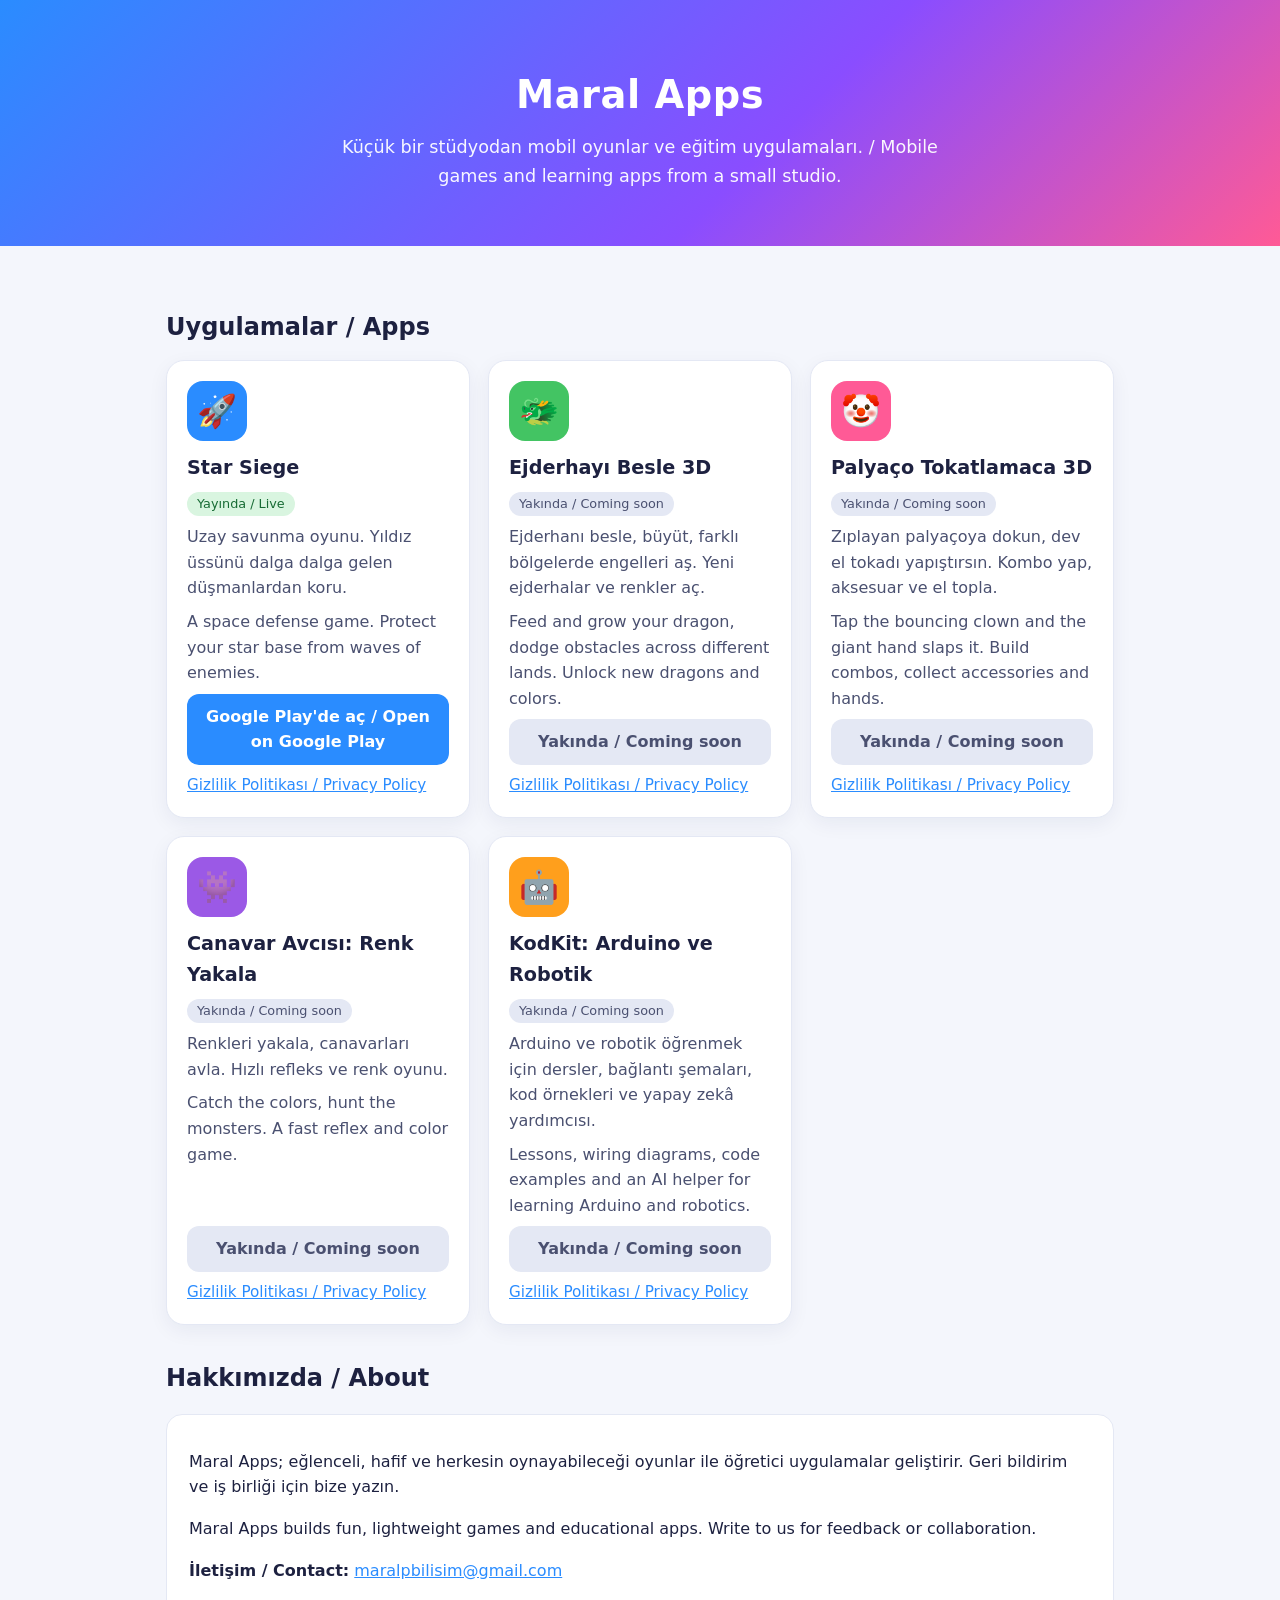
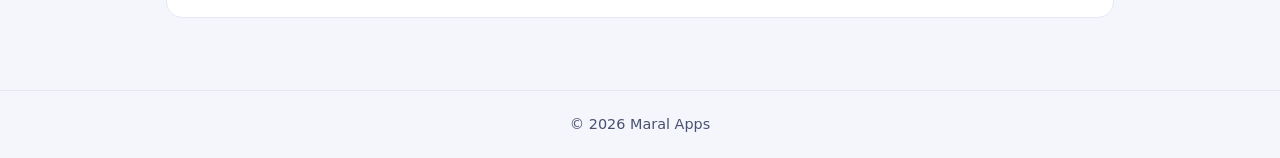
==== index.html @ e3c81edb "Maral Apps web sitesi: ana sayfa, gizlilik politikalari, app-ads.txt" ====
<!doctype html><html lang="tr"><head><meta charset="utf-8"><meta name="viewport" content="width=device-width, initial-scale=1"><title>Maral Apps</title><meta name="description" content="Maral Apps: mobil oyunlar ve eğitim uygulamaları / mobile games and learning apps"><link rel="stylesheet" href="/stil.css"></head><body><header class="ust"><h1>Maral Apps</h1><p>Küçük bir stüdyodan mobil oyunlar ve eğitim uygulamaları. / Mobile games and learning apps from a small studio.</p></header><main><h2>Uygulamalar / Apps</h2><div class="izgara"><article class="kart"><div class="simge" style="background:#2a8cff">🚀</div><h3>Star Siege</h3><span class="rozet yayinda">Yayında / Live</span><p>Uzay savunma oyunu. Yıldız üssünü dalga dalga gelen düşmanlardan koru.</p><p>A space defense game. Protect your star base from waves of enemies.</p><a class="dugme" href="https://play.google.com/store/apps/details?id=com.maralapps.starsiege">Google Play'de aç / Open on Google Play</a><div class="altlar"><a href="/gizlilik/starsiege.html">Gizlilik Politikası / Privacy Policy</a></div></article><article class="kart"><div class="simge" style="background:#43c463">🐲</div><h3>Ejderhayı Besle 3D</h3><span class="rozet">Yakında / Coming soon</span><p>Ejderhanı besle, büyüt, farklı bölgelerde engelleri aş. Yeni ejderhalar ve renkler aç.</p><p>Feed and grow your dragon, dodge obstacles across different lands. Unlock new dragons and colors.</p><span class="dugme pasif">Yakında / Coming soon</span><div class="altlar"><a href="/gizlilik/ejderha.html">Gizlilik Politikası / Privacy Policy</a></div></article><article class="kart"><div class="simge" style="background:#ff5a96">🤡</div><h3>Palyaço Tokatlamaca 3D</h3><span class="rozet">Yakında / Coming soon</span><p>Zıplayan palyaçoya dokun, dev el tokadı yapıştırsın. Kombo yap, aksesuar ve el topla.</p><p>Tap the bouncing clown and the giant hand slaps it. Build combos, collect accessories and hands.</p><span class="dugme pasif">Yakında / Coming soon</span><div class="altlar"><a href="/gizlilik/palyaco.html">Gizlilik Politikası / Privacy Policy</a></div></article><article class="kart"><div class="simge" style="background:#9b59e6">👾</div><h3>Canavar Avcısı: Renk Yakala</h3><span class="rozet">Yakında / Coming soon</span><p>Renkleri yakala, canavarları avla. Hızlı refleks ve renk oyunu.</p><p>Catch the colors, hunt the monsters. A fast reflex and color game.</p><span class="dugme pasif">Yakında / Coming soon</span><div class="altlar"><a href="/gizlilik/canavar.html">Gizlilik Politikası / Privacy Policy</a></div></article><article class="kart"><div class="simge" style="background:#ff9f1c">🤖</div><h3>KodKit: Arduino ve Robotik</h3><span class="rozet">Yakında / Coming soon</span><p>Arduino ve robotik öğrenmek için dersler, bağlantı şemaları, kod örnekleri ve yapay zekâ yardımcısı.</p><p>Lessons, wiring diagrams, code examples and an AI helper for learning Arduino and robotics.</p><span class="dugme pasif">Yakında / Coming soon</span><div class="altlar"><a href="/gizlilik/kodkit.html">Gizlilik Politikası / Privacy Policy</a></div></article></div><h2>Hakkımızda / About</h2><section class="dil"><p>Maral Apps; eğlenceli, hafif ve herkesin oynayabileceği oyunlar ile öğretici uygulamalar geliştirir. Geri bildirim ve iş birliği için bize yazın.</p><p>Maral Apps builds fun, lightweight games and educational apps. Write to us for feedback or collaboration.</p><p><strong>İletişim / Contact:</strong> <a href="mailto:maralpbilisim@gmail.com">maralpbilisim@gmail.com</a></p></section></main><footer>&copy; 2026 Maral Apps</footer></body></html>
---- stil.css ----
:root{--yazi:#1d2140;--ikinci:#4a5070;--zemin:#f4f6fc;--kart:#fff;--vurgu:#2a8cff;--cizgi:#e4e8f4}
@media (prefers-color-scheme:dark){:root{--yazi:#e9ecf8;--ikinci:#aab1cc;--zemin:#0f1226;--kart:#1b1f3d;--vurgu:#6fb2ff;--cizgi:#2a2f55}}
*{box-sizing:border-box}
body{margin:0;background:var(--zemin);color:var(--yazi);font:16px/1.6 system-ui,-apple-system,"Segoe UI",Roboto,sans-serif}
a{color:var(--vurgu)}
header.ust{background:linear-gradient(135deg,#2a8cff,#8a4dff 60%,#ff5a96);color:#fff;padding:64px 20px 56px;text-align:center}
header.ust h1{margin:0 0 8px;font-size:2.4rem;letter-spacing:.5px}
header.ust p{margin:0 auto;max-width:640px;font-size:1.1rem;opacity:.95}
main{max-width:980px;margin:0 auto;padding:28px 16px 56px}
h2{font-size:1.5rem;margin:34px 0 14px}
.izgara{display:grid;grid-template-columns:repeat(auto-fill,minmax(280px,1fr));gap:18px}
.kart{background:var(--kart);border:1px solid var(--cizgi);border-radius:18px;padding:20px;display:flex;flex-direction:column;gap:8px;box-shadow:0 6px 20px rgba(20,30,80,.06)}
.kart .simge{width:60px;height:60px;border-radius:16px;display:grid;place-items:center;font-size:2rem;color:#fff}
.kart h3{margin:4px 0 0;font-size:1.2rem}
.kart p{margin:0;color:var(--ikinci)}
.rozet{display:inline-block;font-size:.8rem;padding:2px 10px;border-radius:999px;background:var(--cizgi);color:var(--ikinci);align-self:flex-start}
.rozet.yayinda{background:#d9f5e0;color:#176b34}
.dugme{display:inline-block;margin-top:auto;padding:10px 16px;border-radius:12px;background:var(--vurgu);color:#fff;text-decoration:none;font-weight:600;text-align:center}
.dugme.pasif{background:var(--cizgi);color:var(--ikinci)}
.altlar{display:flex;gap:14px;flex-wrap:wrap;font-size:.95rem}
footer{border-top:1px solid var(--cizgi);padding:22px 16px;text-align:center;color:var(--ikinci);font-size:.9rem}
section.dil{background:var(--kart);border:1px solid var(--cizgi);border-radius:16px;padding:18px 22px;margin:16px 0}
section.dil h1{font-size:1.5rem;margin:6px 0}
section.dil h2{font-size:1.1rem;margin:18px 0 4px}
.tarih{color:var(--ikinci);margin:0}
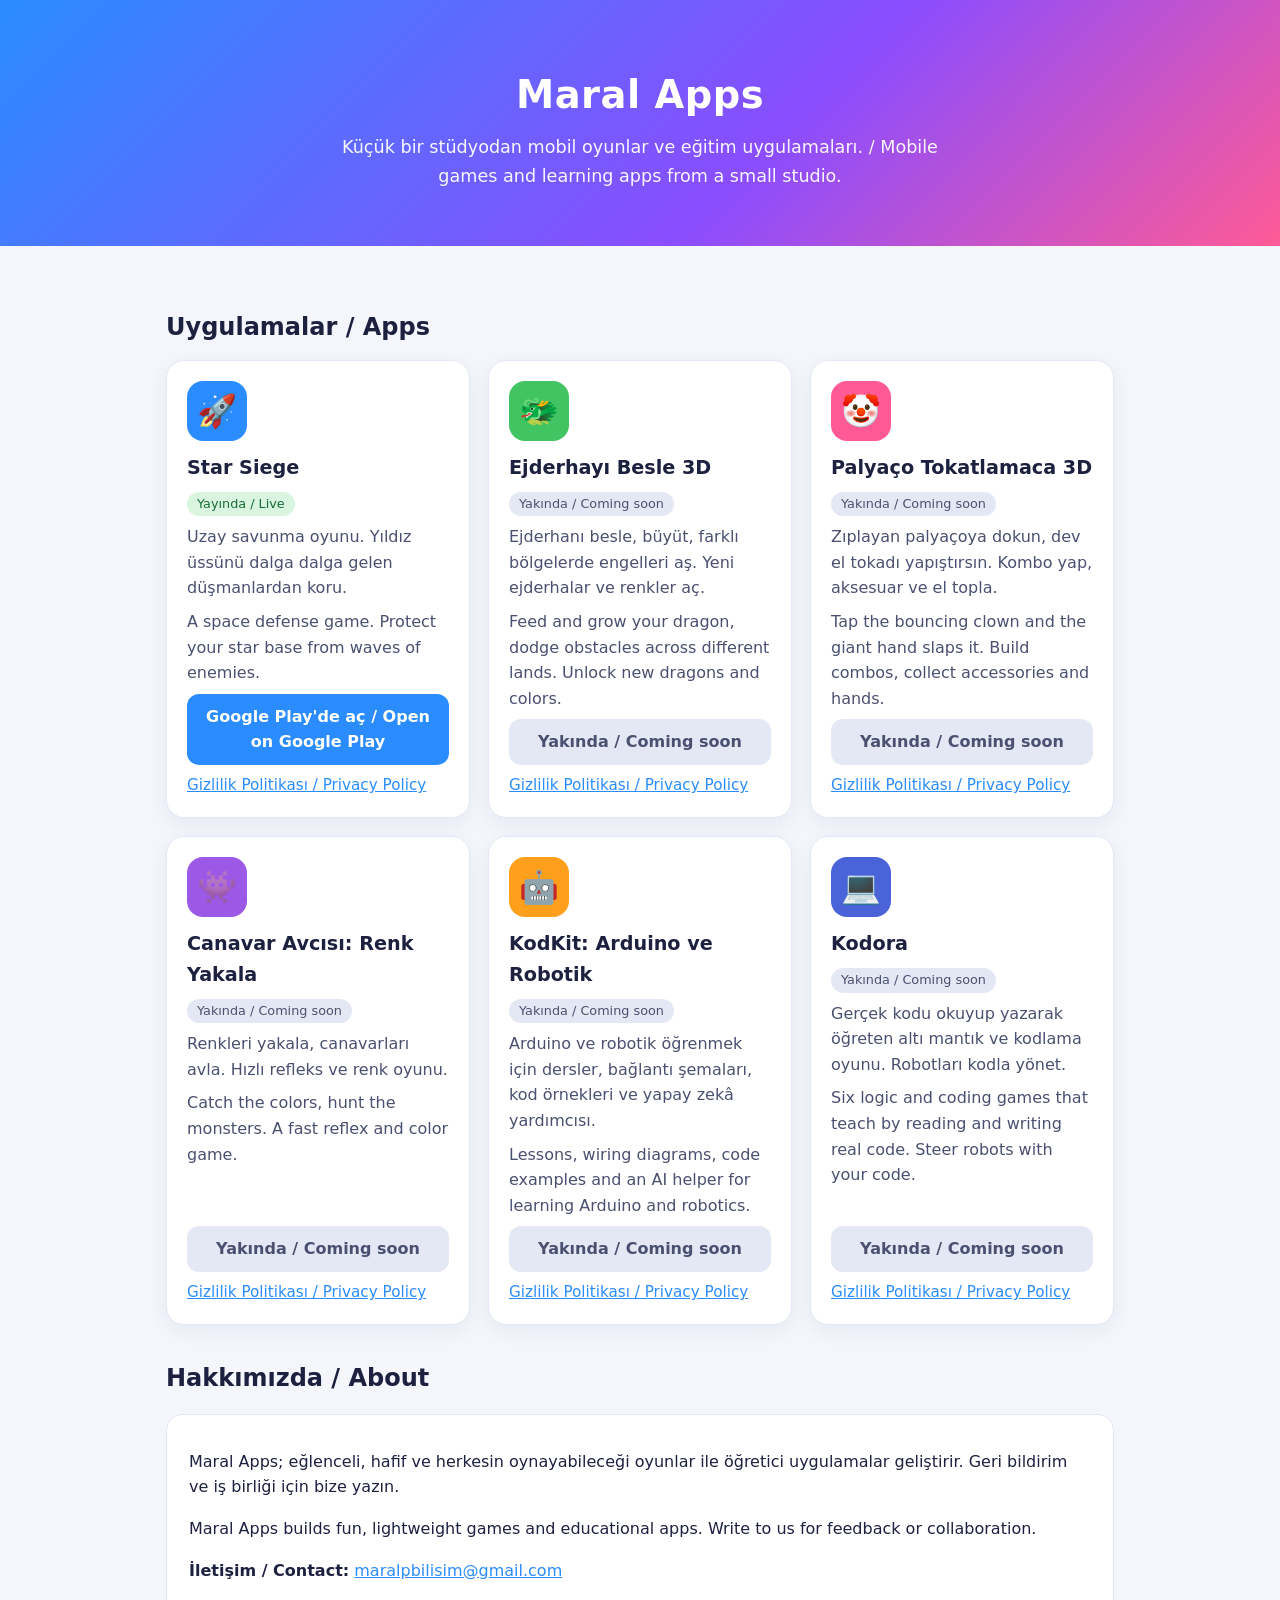
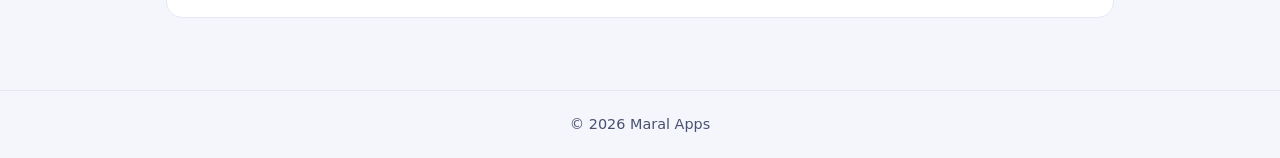
==== commit f16062a2: "Kodora gizlilik politikasi ve ana sayfa karti Co-Authored-By: Claude Sonnet 5.5 <noreply@anthropic.c" ====
--- a/index.html
+++ b/index.html
@@ -1 +1 @@
-<!doctype html><html lang="tr"><head><meta charset="utf-8"><meta name="viewport" content="width=device-width, initial-scale=1"><title>Maral Apps</title><meta name="description" content="Maral Apps: mobil oyunlar ve eğitim uygulamaları / mobile games and learning apps"><link rel="stylesheet" href="/stil.css"></head><body><header class="ust"><h1>Maral Apps</h1><p>Küçük bir stüdyodan mobil oyunlar ve eğitim uygulamaları. / Mobile games and learning apps from a small studio.</p></header><main><h2>Uygulamalar / Apps</h2><div class="izgara"><article class="kart"><div class="simge" style="background:#2a8cff">🚀</div><h3>Star Siege</h3><span class="rozet yayinda">Yayında / Live</span><p>Uzay savunma oyunu. Yıldız üssünü dalga dalga gelen düşmanlardan koru.</p><p>A space defense game. Protect your star base from waves of enemies.</p><a class="dugme" href="https://play.google.com/store/apps/details?id=com.maralapps.starsiege">Google Play'de aç / Open on Google Play</a><div class="altlar"><a href="/gizlilik/starsiege.html">Gizlilik Politikası / Privacy Policy</a></div></article><article class="kart"><div class="simge" style="background:#43c463">🐲</div><h3>Ejderhayı Besle 3D</h3><span class="rozet">Yakında / Coming soon</span><p>Ejderhanı besle, büyüt, farklı bölgelerde engelleri aş. Yeni ejderhalar ve renkler aç.</p><p>Feed and grow your dragon, dodge obstacles across different lands. Unlock new dragons and colors.</p><span class="dugme pasif">Yakında / Coming soon</span><div class="altlar"><a href="/gizlilik/ejderha.html">Gizlilik Politikası / Privacy Policy</a></div></article><article class="kart"><div class="simge" style="background:#ff5a96">🤡</div><h3>Palyaço Tokatlamaca 3D</h3><span class="rozet">Yakında / Coming soon</span><p>Zıplayan palyaçoya dokun, dev el tokadı yapıştırsın. Kombo yap, aksesuar ve el topla.</p><p>Tap the bouncing clown and the giant hand slaps it. Build combos, collect accessories and hands.</p><span class="dugme pasif">Yakında / Coming soon</span><div class="altlar"><a href="/gizlilik/palyaco.html">Gizlilik Politikası / Privacy Policy</a></div></article><article class="kart"><div class="simge" style="background:#9b59e6">👾</div><h3>Canavar Avcısı: Renk Yakala</h3><span class="rozet">Yakında / Coming soon</span><p>Renkleri yakala, canavarları avla. Hızlı refleks ve renk oyunu.</p><p>Catch the colors, hunt the monsters. A fast reflex and color game.</p><span class="dugme pasif">Yakında / Coming soon</span><div class="altlar"><a href="/gizlilik/canavar.html">Gizlilik Politikası / Privacy Policy</a></div></article><article class="kart"><div class="simge" style="background:#ff9f1c">🤖</div><h3>KodKit: Arduino ve Robotik</h3><span class="rozet">Yakında / Coming soon</span><p>Arduino ve robotik öğrenmek için dersler, bağlantı şemaları, kod örnekleri ve yapay zekâ yardımcısı.</p><p>Lessons, wiring diagrams, code examples and an AI helper for learning Arduino and robotics.</p><span class="dugme pasif">Yakında / Coming soon</span><div class="altlar"><a href="/gizlilik/kodkit.html">Gizlilik Politikası / Privacy Policy</a></div></article></div><h2>Hakkımızda / About</h2><section class="dil"><p>Maral Apps; eğlenceli, hafif ve herkesin oynayabileceği oyunlar ile öğretici uygulamalar geliştirir. Geri bildirim ve iş birliği için bize yazın.</p><p>Maral Apps builds fun, lightweight games and educational apps. Write to us for feedback or collaboration.</p><p><strong>İletişim / Contact:</strong> <a href="mailto:maralpbilisim@gmail.com">maralpbilisim@gmail.com</a></p></section></main><footer>&copy; 2026 Maral Apps</footer></body></html>+<!doctype html><html lang="tr"><head><meta charset="utf-8"><meta name="viewport" content="width=device-width, initial-scale=1"><title>Maral Apps</title><meta name="description" content="Maral Apps: mobil oyunlar ve eğitim uygulamaları / mobile games and learning apps"><link rel="stylesheet" href="/stil.css"></head><body><header class="ust"><h1>Maral Apps</h1><p>Küçük bir stüdyodan mobil oyunlar ve eğitim uygulamaları. / Mobile games and learning apps from a small studio.</p></header><main><h2>Uygulamalar / Apps</h2><div class="izgara"><article class="kart"><div class="simge" style="background:#2a8cff">🚀</div><h3>Star Siege</h3><span class="rozet yayinda">Yayında / Live</span><p>Uzay savunma oyunu. Yıldız üssünü dalga dalga gelen düşmanlardan koru.</p><p>A space defense game. Protect your star base from waves of enemies.</p><a class="dugme" href="https://play.google.com/store/apps/details?id=com.maralapps.starsiege">Google Play'de aç / Open on Google Play</a><div class="altlar"><a href="/gizlilik/starsiege.html">Gizlilik Politikası / Privacy Policy</a></div></article><article class="kart"><div class="simge" style="background:#43c463">🐲</div><h3>Ejderhayı Besle 3D</h3><span class="rozet">Yakında / Coming soon</span><p>Ejderhanı besle, büyüt, farklı bölgelerde engelleri aş. Yeni ejderhalar ve renkler aç.</p><p>Feed and grow your dragon, dodge obstacles across different lands. Unlock new dragons and colors.</p><span class="dugme pasif">Yakında / Coming soon</span><div class="altlar"><a href="/gizlilik/ejderha.html">Gizlilik Politikası / Privacy Policy</a></div></article><article class="kart"><div class="simge" style="background:#ff5a96">🤡</div><h3>Palyaço Tokatlamaca 3D</h3><span class="rozet">Yakında / Coming soon</span><p>Zıplayan palyaçoya dokun, dev el tokadı yapıştırsın. Kombo yap, aksesuar ve el topla.</p><p>Tap the bouncing clown and the giant hand slaps it. Build combos, collect accessories and hands.</p><span class="dugme pasif">Yakında / Coming soon</span><div class="altlar"><a href="/gizlilik/palyaco.html">Gizlilik Politikası / Privacy Policy</a></div></article><article class="kart"><div class="simge" style="background:#9b59e6">👾</div><h3>Canavar Avcısı: Renk Yakala</h3><span class="rozet">Yakında / Coming soon</span><p>Renkleri yakala, canavarları avla. Hızlı refleks ve renk oyunu.</p><p>Catch the colors, hunt the monsters. A fast reflex and color game.</p><span class="dugme pasif">Yakında / Coming soon</span><div class="altlar"><a href="/gizlilik/canavar.html">Gizlilik Politikası / Privacy Policy</a></div></article><article class="kart"><div class="simge" style="background:#ff9f1c">🤖</div><h3>KodKit: Arduino ve Robotik</h3><span class="rozet">Yakında / Coming soon</span><p>Arduino ve robotik öğrenmek için dersler, bağlantı şemaları, kod örnekleri ve yapay zekâ yardımcısı.</p><p>Lessons, wiring diagrams, code examples and an AI helper for learning Arduino and robotics.</p><span class="dugme pasif">Yakında / Coming soon</span><div class="altlar"><a href="/gizlilik/kodkit.html">Gizlilik Politikası / Privacy Policy</a></div></article><article class="kart"><div class="simge" style="background:#4a63d9">💻</div><h3>Kodora</h3><span class="rozet">Yakında / Coming soon</span><p>Gerçek kodu okuyup yazarak öğreten altı mantık ve kodlama oyunu. Robotları kodla yönet.</p><p>Six logic and coding games that teach by reading and writing real code. Steer robots with your code.</p><span class="dugme pasif">Yakında / Coming soon</span><div class="altlar"><a href="/gizlilik/kodora.html">Gizlilik Politikası / Privacy Policy</a></div></article></div><h2>Hakkımızda / About</h2><section class="dil"><p>Maral Apps; eğlenceli, hafif ve herkesin oynayabileceği oyunlar ile öğretici uygulamalar geliştirir. Geri bildirim ve iş birliği için bize yazın.</p><p>Maral Apps builds fun, lightweight games and educational apps. Write to us for feedback or collaboration.</p><p><strong>İletişim / Contact:</strong> <a href="mailto:maralpbilisim@gmail.com">maralpbilisim@gmail.com</a></p></section></main><footer>&copy; 2026 Maral Apps</footer></body></html>
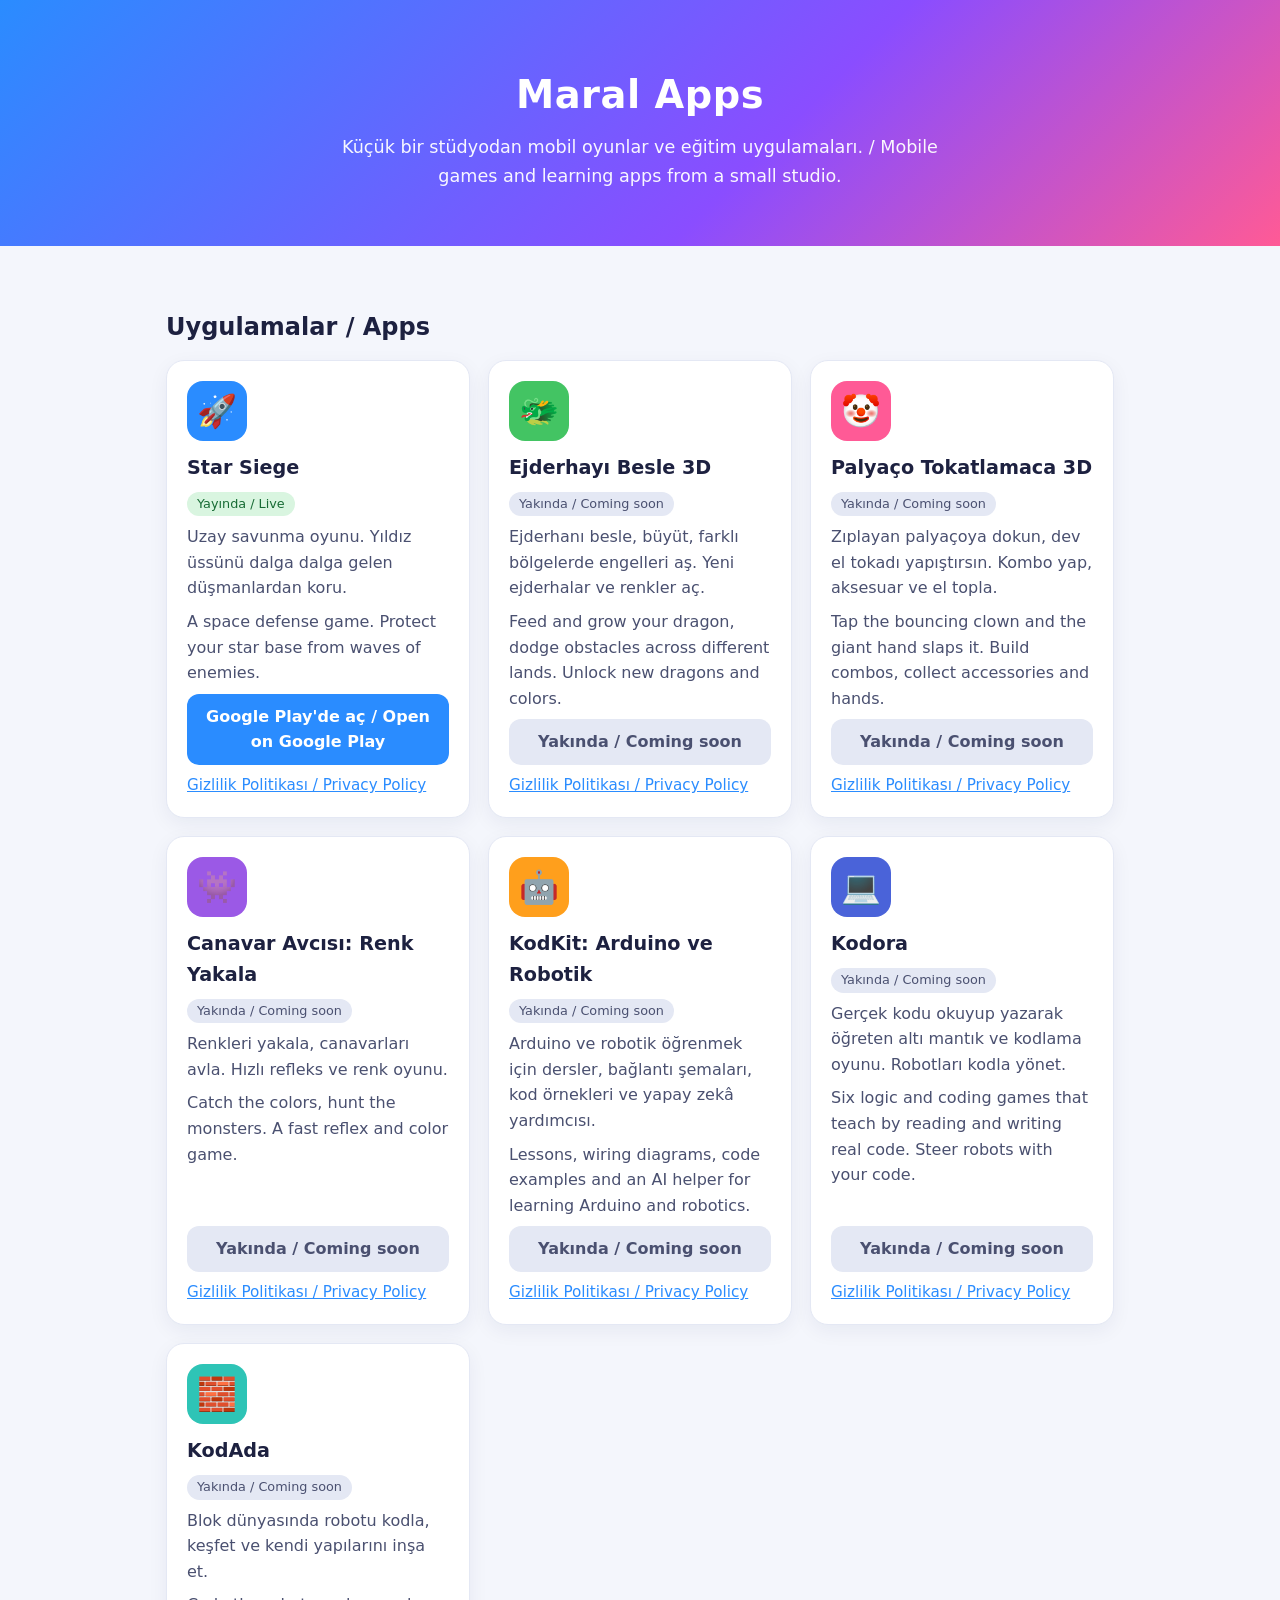
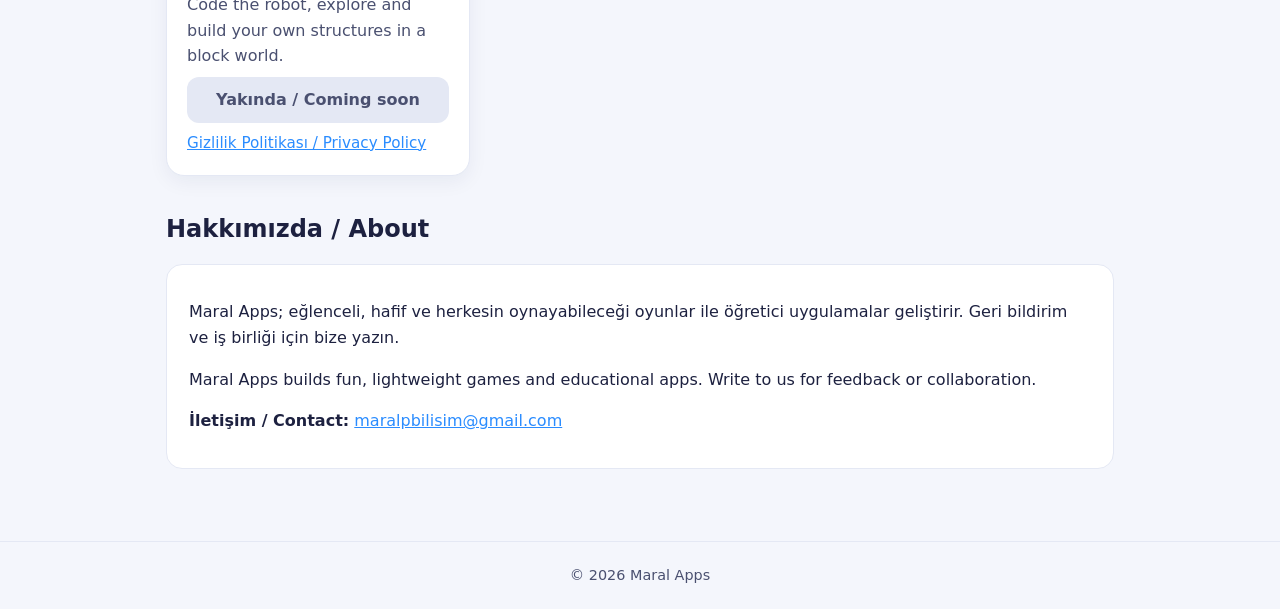
==== commit 72b384cf: "KodAda gizlilik politikasi ve ana sayfa karti Co-Authored-By: Claude Sonnet 5.5 <noreply@anthropic.c" ====
--- a/index.html
+++ b/index.html
@@ -1 +1 @@
-<!doctype html><html lang="tr"><head><meta charset="utf-8"><meta name="viewport" content="width=device-width, initial-scale=1"><title>Maral Apps</title><meta name="description" content="Maral Apps: mobil oyunlar ve eğitim uygulamaları / mobile games and learning apps"><link rel="stylesheet" href="/stil.css"></head><body><header class="ust"><h1>Maral Apps</h1><p>Küçük bir stüdyodan mobil oyunlar ve eğitim uygulamaları. / Mobile games and learning apps from a small studio.</p></header><main><h2>Uygulamalar / Apps</h2><div class="izgara"><article class="kart"><div class="simge" style="background:#2a8cff">🚀</div><h3>Star Siege</h3><span class="rozet yayinda">Yayında / Live</span><p>Uzay savunma oyunu. Yıldız üssünü dalga dalga gelen düşmanlardan koru.</p><p>A space defense game. Protect your star base from waves of enemies.</p><a class="dugme" href="https://play.google.com/store/apps/details?id=com.maralapps.starsiege">Google Play'de aç / Open on Google Play</a><div class="altlar"><a href="/gizlilik/starsiege.html">Gizlilik Politikası / Privacy Policy</a></div></article><article class="kart"><div class="simge" style="background:#43c463">🐲</div><h3>Ejderhayı Besle 3D</h3><span class="rozet">Yakında / Coming soon</span><p>Ejderhanı besle, büyüt, farklı bölgelerde engelleri aş. Yeni ejderhalar ve renkler aç.</p><p>Feed and grow your dragon, dodge obstacles across different lands. Unlock new dragons and colors.</p><span class="dugme pasif">Yakında / Coming soon</span><div class="altlar"><a href="/gizlilik/ejderha.html">Gizlilik Politikası / Privacy Policy</a></div></article><article class="kart"><div class="simge" style="background:#ff5a96">🤡</div><h3>Palyaço Tokatlamaca 3D</h3><span class="rozet">Yakında / Coming soon</span><p>Zıplayan palyaçoya dokun, dev el tokadı yapıştırsın. Kombo yap, aksesuar ve el topla.</p><p>Tap the bouncing clown and the giant hand slaps it. Build combos, collect accessories and hands.</p><span class="dugme pasif">Yakında / Coming soon</span><div class="altlar"><a href="/gizlilik/palyaco.html">Gizlilik Politikası / Privacy Policy</a></div></article><article class="kart"><div class="simge" style="background:#9b59e6">👾</div><h3>Canavar Avcısı: Renk Yakala</h3><span class="rozet">Yakında / Coming soon</span><p>Renkleri yakala, canavarları avla. Hızlı refleks ve renk oyunu.</p><p>Catch the colors, hunt the monsters. A fast reflex and color game.</p><span class="dugme pasif">Yakında / Coming soon</span><div class="altlar"><a href="/gizlilik/canavar.html">Gizlilik Politikası / Privacy Policy</a></div></article><article class="kart"><div class="simge" style="background:#ff9f1c">🤖</div><h3>KodKit: Arduino ve Robotik</h3><span class="rozet">Yakında / Coming soon</span><p>Arduino ve robotik öğrenmek için dersler, bağlantı şemaları, kod örnekleri ve yapay zekâ yardımcısı.</p><p>Lessons, wiring diagrams, code examples and an AI helper for learning Arduino and robotics.</p><span class="dugme pasif">Yakında / Coming soon</span><div class="altlar"><a href="/gizlilik/kodkit.html">Gizlilik Politikası / Privacy Policy</a></div></article><article class="kart"><div class="simge" style="background:#4a63d9">💻</div><h3>Kodora</h3><span class="rozet">Yakında / Coming soon</span><p>Gerçek kodu okuyup yazarak öğreten altı mantık ve kodlama oyunu. Robotları kodla yönet.</p><p>Six logic and coding games that teach by reading and writing real code. Steer robots with your code.</p><span class="dugme pasif">Yakında / Coming soon</span><div class="altlar"><a href="/gizlilik/kodora.html">Gizlilik Politikası / Privacy Policy</a></div></article></div><h2>Hakkımızda / About</h2><section class="dil"><p>Maral Apps; eğlenceli, hafif ve herkesin oynayabileceği oyunlar ile öğretici uygulamalar geliştirir. Geri bildirim ve iş birliği için bize yazın.</p><p>Maral Apps builds fun, lightweight games and educational apps. Write to us for feedback or collaboration.</p><p><strong>İletişim / Contact:</strong> <a href="mailto:maralpbilisim@gmail.com">maralpbilisim@gmail.com</a></p></section></main><footer>&copy; 2026 Maral Apps</footer></body></html>+<!doctype html><html lang="tr"><head><meta charset="utf-8"><meta name="viewport" content="width=device-width, initial-scale=1"><title>Maral Apps</title><meta name="description" content="Maral Apps: mobil oyunlar ve eğitim uygulamaları / mobile games and learning apps"><link rel="stylesheet" href="/stil.css"></head><body><header class="ust"><h1>Maral Apps</h1><p>Küçük bir stüdyodan mobil oyunlar ve eğitim uygulamaları. / Mobile games and learning apps from a small studio.</p></header><main><h2>Uygulamalar / Apps</h2><div class="izgara"><article class="kart"><div class="simge" style="background:#2a8cff">🚀</div><h3>Star Siege</h3><span class="rozet yayinda">Yayında / Live</span><p>Uzay savunma oyunu. Yıldız üssünü dalga dalga gelen düşmanlardan koru.</p><p>A space defense game. Protect your star base from waves of enemies.</p><a class="dugme" href="https://play.google.com/store/apps/details?id=com.maralapps.starsiege">Google Play'de aç / Open on Google Play</a><div class="altlar"><a href="/gizlilik/starsiege.html">Gizlilik Politikası / Privacy Policy</a></div></article><article class="kart"><div class="simge" style="background:#43c463">🐲</div><h3>Ejderhayı Besle 3D</h3><span class="rozet">Yakında / Coming soon</span><p>Ejderhanı besle, büyüt, farklı bölgelerde engelleri aş. Yeni ejderhalar ve renkler aç.</p><p>Feed and grow your dragon, dodge obstacles across different lands. Unlock new dragons and colors.</p><span class="dugme pasif">Yakında / Coming soon</span><div class="altlar"><a href="/gizlilik/ejderha.html">Gizlilik Politikası / Privacy Policy</a></div></article><article class="kart"><div class="simge" style="background:#ff5a96">🤡</div><h3>Palyaço Tokatlamaca 3D</h3><span class="rozet">Yakında / Coming soon</span><p>Zıplayan palyaçoya dokun, dev el tokadı yapıştırsın. Kombo yap, aksesuar ve el topla.</p><p>Tap the bouncing clown and the giant hand slaps it. Build combos, collect accessories and hands.</p><span class="dugme pasif">Yakında / Coming soon</span><div class="altlar"><a href="/gizlilik/palyaco.html">Gizlilik Politikası / Privacy Policy</a></div></article><article class="kart"><div class="simge" style="background:#9b59e6">👾</div><h3>Canavar Avcısı: Renk Yakala</h3><span class="rozet">Yakında / Coming soon</span><p>Renkleri yakala, canavarları avla. Hızlı refleks ve renk oyunu.</p><p>Catch the colors, hunt the monsters. A fast reflex and color game.</p><span class="dugme pasif">Yakında / Coming soon</span><div class="altlar"><a href="/gizlilik/canavar.html">Gizlilik Politikası / Privacy Policy</a></div></article><article class="kart"><div class="simge" style="background:#ff9f1c">🤖</div><h3>KodKit: Arduino ve Robotik</h3><span class="rozet">Yakında / Coming soon</span><p>Arduino ve robotik öğrenmek için dersler, bağlantı şemaları, kod örnekleri ve yapay zekâ yardımcısı.</p><p>Lessons, wiring diagrams, code examples and an AI helper for learning Arduino and robotics.</p><span class="dugme pasif">Yakında / Coming soon</span><div class="altlar"><a href="/gizlilik/kodkit.html">Gizlilik Politikası / Privacy Policy</a></div></article><article class="kart"><div class="simge" style="background:#4a63d9">💻</div><h3>Kodora</h3><span class="rozet">Yakında / Coming soon</span><p>Gerçek kodu okuyup yazarak öğreten altı mantık ve kodlama oyunu. Robotları kodla yönet.</p><p>Six logic and coding games that teach by reading and writing real code. Steer robots with your code.</p><span class="dugme pasif">Yakında / Coming soon</span><div class="altlar"><a href="/gizlilik/kodora.html">Gizlilik Politikası / Privacy Policy</a></div></article><article class="kart"><div class="simge" style="background:#2ec4b6">🧱</div><h3>KodAda</h3><span class="rozet">Yakında / Coming soon</span><p>Blok dünyasında robotu kodla, keşfet ve kendi yapılarını inşa et.</p><p>Code the robot, explore and build your own structures in a block world.</p><span class="dugme pasif">Yakında / Coming soon</span><div class="altlar"><a href="/gizlilik/kodada.html">Gizlilik Politikası / Privacy Policy</a></div></article></div><h2>Hakkımızda / About</h2><section class="dil"><p>Maral Apps; eğlenceli, hafif ve herkesin oynayabileceği oyunlar ile öğretici uygulamalar geliştirir. Geri bildirim ve iş birliği için bize yazın.</p><p>Maral Apps builds fun, lightweight games and educational apps. Write to us for feedback or collaboration.</p><p><strong>İletişim / Contact:</strong> <a href="mailto:maralpbilisim@gmail.com">maralpbilisim@gmail.com</a></p></section></main><footer>&copy; 2026 Maral Apps</footer></body></html>
